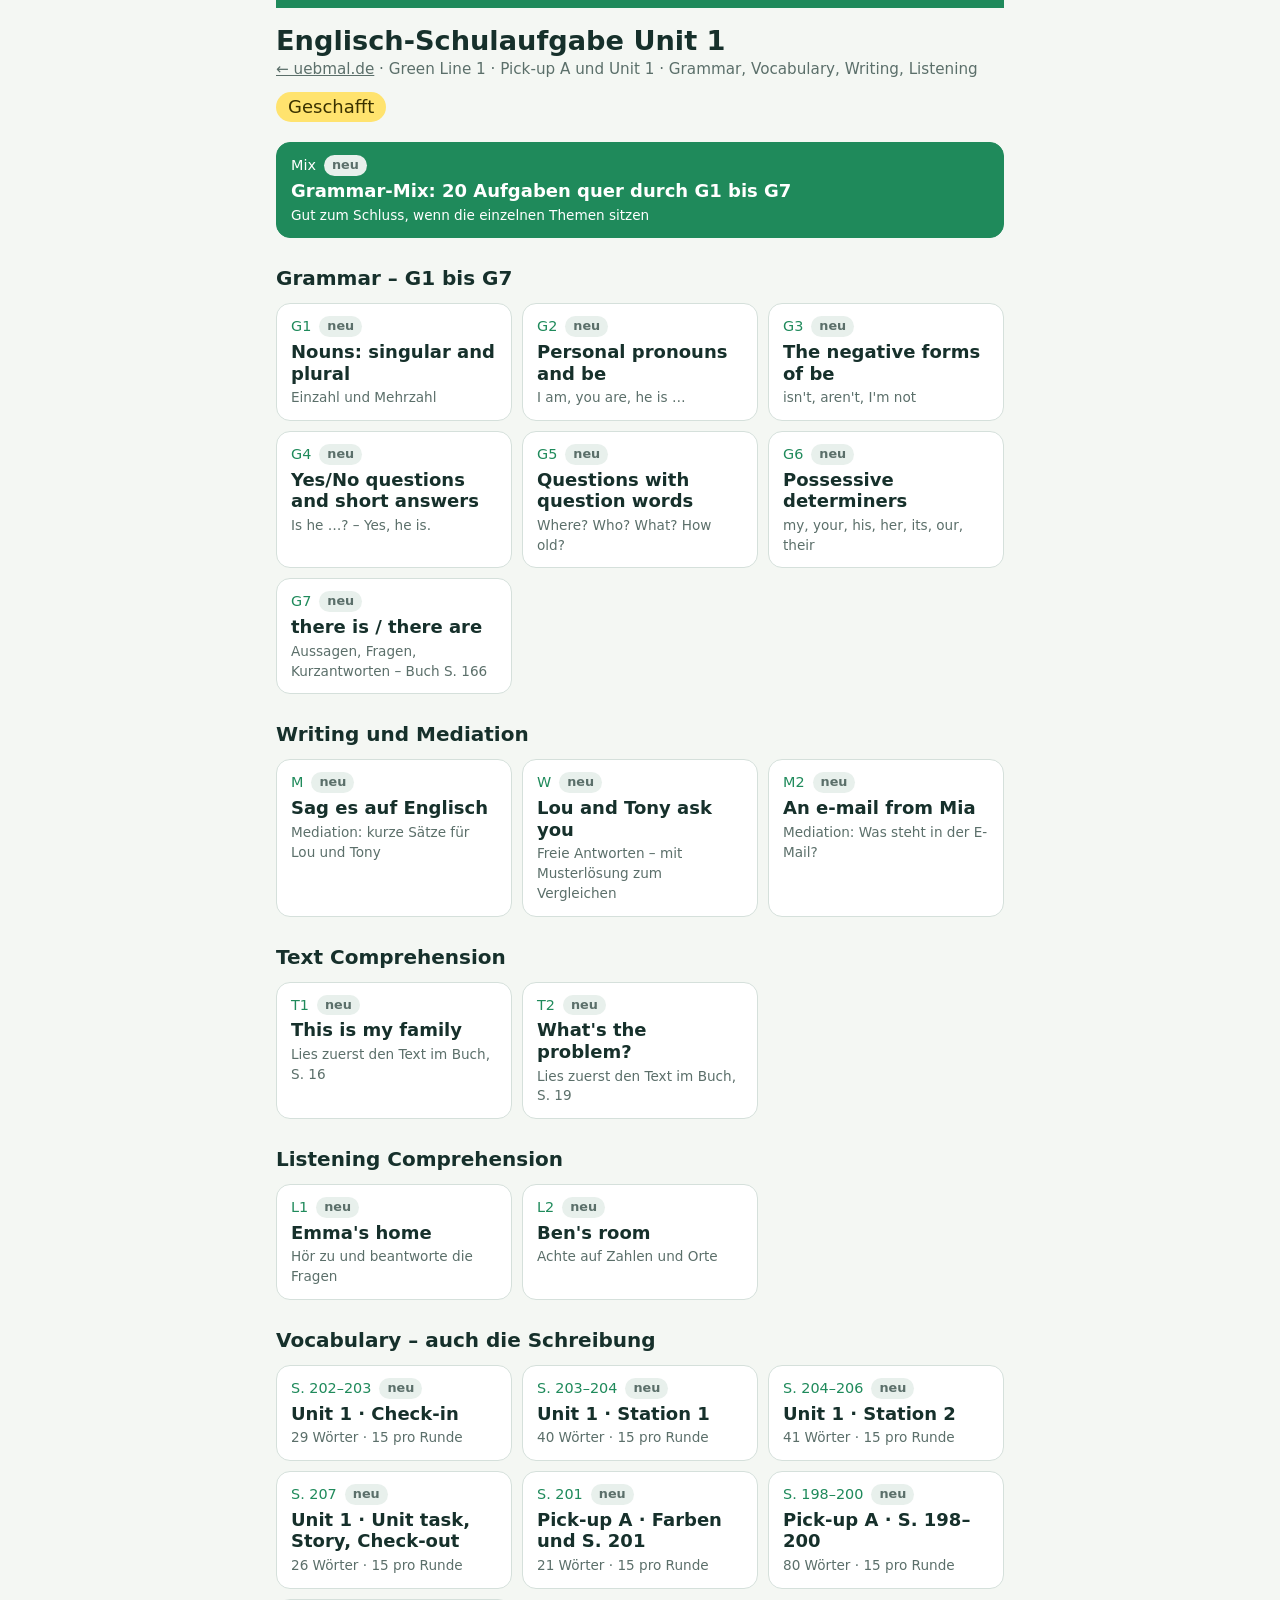
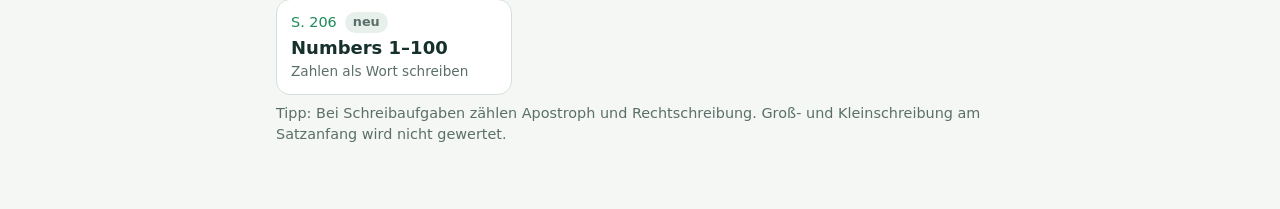
==== englisch/index.html @ 2e65aace "Add files via upload" ====
<!DOCTYPE html>
<html lang="de">
<head>
<meta charset="utf-8">
<meta name="viewport" content="width=device-width, initial-scale=1">
<title>Englisch-Schulaufgabe Unit 1</title>
<meta name="robots" content="noindex,nofollow">
<style>
/* Layout: eine Spalte wie ein Übungsheft; grüne Linie oben, gelber Textmarker für Lücken */
:root{
  --paper:#f4f7f3; --card:#ffffff; --ink:#16302b; --muted:#5b6f6a; --line:#d5e0db;
  --green:#1f8a5b; --green-ink:#ffffff; --marker:#ffe36e; --marker-ink:#3a3200;
  --ok:#17794b; --ok-bg:#dff3e7; --bad:#b3372e; --bad-bg:#fbe4e1; --soft:#e8f0ec;
  --display:"Baloo 2","Trebuchet MS",system-ui,sans-serif;
  --body:"Atkinson Hyperlegible",system-ui,-apple-system,"Segoe UI",sans-serif;
}
@media (prefers-color-scheme: dark){
  :root:not([data-theme="light"]){
    --paper:#0f1b18; --card:#182823; --ink:#e8f1ed; --muted:#9db3ac; --line:#2c423b;
    --green:#3fbf86; --green-ink:#062216; --marker:#e9c93d; --marker-ink:#1f1a00;
    --ok:#6fdca6; --ok-bg:#173b2b; --bad:#ff9a8f; --bad-bg:#472320; --soft:#20342e;
    color-scheme:dark;
  }
}
:root[data-theme="dark"]{
  --paper:#0f1b18; --card:#182823; --ink:#e8f1ed; --muted:#9db3ac; --line:#2c423b;
  --green:#3fbf86; --green-ink:#062216; --marker:#e9c93d; --marker-ink:#1f1a00;
  --ok:#6fdca6; --ok-bg:#173b2b; --bad:#ff9a8f; --bad-bg:#472320; --soft:#20342e;
  color-scheme:dark;
}
*{box-sizing:border-box}
html,body{margin:0}
body{background:var(--paper);color:var(--ink);font-family:var(--body);font-size:18px;line-height:1.45}
.wrap{max-width:760px;margin:0 auto;padding:0 16px 64px}
header.top{border-top:8px solid var(--green);padding:18px 0 6px;display:flex;gap:12px;align-items:baseline;justify-content:space-between;flex-wrap:wrap}
h1{font-family:var(--display);font-size:1.7rem;line-height:1.1;margin:0;text-wrap:balance}
h2{font-family:var(--display);font-size:1.25rem;margin:26px 0 10px}
.sub{color:var(--muted);font-size:.95rem;margin:2px 0 0}
.count{font-family:var(--display);background:var(--marker);color:var(--marker-ink);padding:2px 12px;border-radius:999px;white-space:nowrap}
button{font:inherit;color:inherit;cursor:pointer}
button:focus-visible,input:focus-visible,textarea:focus-visible{outline:3px solid var(--green);outline-offset:2px}
.grid{display:grid;grid-template-columns:repeat(auto-fill,minmax(220px,1fr));gap:10px}
.tile{background:var(--card);border:1.5px solid var(--line);border-radius:14px;padding:12px 14px;text-align:left;display:flex;flex-direction:column;gap:4px;min-height:92px}
.tile:hover{border-color:var(--green)}
.tile .code{font-family:var(--display);color:var(--green);font-size:.9rem;display:flex;justify-content:space-between;gap:8px}
.tile .tt{font-weight:700;line-height:1.2}
.tile .ts{color:var(--muted);font-size:.85rem}
.badge{font-family:var(--body);font-size:.8rem;font-weight:700;padding:1px 8px;border-radius:999px;background:var(--soft);color:var(--muted)}
.badge.done{background:var(--ok-bg);color:var(--ok)}
.tile.wide{grid-column:1/-1;background:var(--green);color:var(--green-ink);border-color:var(--green);min-height:0}
.tile.wide .code,.tile.wide .ts{color:var(--green-ink)}
.bar{display:flex;align-items:center;gap:12px;padding:14px 0 4px}
.back{background:none;border:1.5px solid var(--line);border-radius:999px;padding:6px 14px}
.prog{flex:1;height:10px;background:var(--soft);border-radius:999px;overflow:hidden}
.prog i{display:block;height:100%;background:var(--green);width:0;transition:width .25s}
@media (prefers-reduced-motion: reduce){.prog i{transition:none}}
.pn{color:var(--muted);font-size:.9rem;font-variant-numeric:tabular-nums;white-space:nowrap}
.rule{background:var(--soft);border-left:5px solid var(--green);border-radius:8px;padding:10px 14px;font-size:.95rem;margin:10px 0}
.rule u{text-decoration:none;background:var(--marker);color:var(--marker-ink);padding:0 3px;border-radius:3px}
details.rule summary{cursor:pointer;font-weight:700}
.card{background:var(--card);border:1.5px solid var(--line);border-radius:16px;padding:20px 18px;margin-top:12px}
.q{font-size:1.3rem;line-height:1.4;margin:0 0 16px;overflow-wrap:anywhere}
.gap{display:inline-block;min-width:3.2em;border-bottom:3px solid var(--ink);background:var(--marker);color:var(--marker-ink);border-radius:4px 4px 0 0;padding:0 6px;text-align:center;font-weight:700}
.opts{display:flex;flex-direction:column;gap:10px}
.opt{background:var(--card);border:2px solid var(--line);border-radius:12px;padding:12px 16px;text-align:left;font-size:1.1rem}
.opt:hover:not(:disabled){border-color:var(--green)}
.opt.right{background:var(--ok-bg);border-color:var(--ok);color:var(--ok);font-weight:700}
.opt.wrong{background:var(--bad-bg);border-color:var(--bad);color:var(--bad)}
.row{display:flex;gap:10px;flex-wrap:wrap}
input.ans,textarea.ans{flex:1;min-width:0;width:100%;font:inherit;font-size:1.2rem;color:var(--ink);background:var(--paper);border:2px solid var(--line);border-radius:12px;padding:12px 14px}
textarea.ans{min-height:130px;resize:vertical}
.btn{background:var(--green);color:var(--green-ink);border:0;border-radius:12px;padding:12px 20px;font-weight:700}
.btn.ghost{background:none;color:var(--ink);border:1.5px solid var(--line);font-weight:400}
.fb{margin-top:16px;border-radius:12px;padding:12px 14px}
.fb.ok{background:var(--ok-bg);color:var(--ok)}
.fb.no{background:var(--bad-bg);color:var(--bad)}
.fb b.big{font-family:var(--display);font-size:1.15rem;display:block}
.fb .sol{color:var(--ink);font-size:1.15rem;font-weight:700;display:block;margin:4px 0}
.fb .why{color:var(--ink);font-size:.95rem;display:block}
.next{margin-top:14px;display:flex;gap:10px;flex-wrap:wrap}
.hint{color:var(--muted);font-size:.9rem;margin:8px 0 0}
.mail{background:var(--paper);border:1.5px dashed var(--line);border-radius:10px;padding:12px 14px;font-size:1.05rem}
.player{background:var(--card);border:1.5px solid var(--line);border-radius:14px;padding:12px 14px;margin-top:12px;display:flex;gap:10px;flex-wrap:wrap;align-items:center}
.player p{margin:0;flex-basis:100%;color:var(--muted);font-size:.9rem}
.script{flex-basis:100%;font-size:1.05rem}
.result{text-align:center;padding:30px 18px}
.result .num{font-family:var(--display);font-size:3.2rem;line-height:1;color:var(--green)}
.result .next{justify-content:center}
.chips{display:flex;gap:8px;flex-wrap:wrap;margin:8px 0}
.miss{text-align:left;margin:16px auto 0;max-width:520px;font-size:.95rem}
.miss li{margin:4px 0}
[hidden]{display:none!important}
</style>
</head>
<body>
<div class="wrap">
  <header class="top">
    <div>
      <h1>Englisch-Schulaufgabe Unit 1</h1>
      <p class="sub"><a href="../" style="color:inherit">← uebmal.de</a> · Green Line 1 · Pick-up A und Unit 1 · Grammar, Vocabulary, Writing, Listening</p>
    </div>
    <span class="count" id="countdown"></span>
  </header>
  <main id="app"></main>
</div>

<script>
/* Inhalte: Green Line 1 Bayern, Unit 1 + Pick-up A – eigene Übungssätze */
const mc = (q, o, why) => ({ t: "mc", q, o, why });
const inp = (q, a, why, opt) => Object.assign({ t: "in", q, a, why }, opt || {});
const self = (q, model, tip) => ({ t: "self", q, model, tip });
const rf = (q, isTrue, why) => ({ t: "mc", q, o: isTrue ? ["Richtig", "Falsch"] : ["Falsch", "Richtig"], why, fixed: ["Richtig", "Falsch"] });

const SECTIONS = [
  {
    id: "g1", group: "Grammar", code: "G1", title: "Nouns: singular and plural",
    sub: "Einzahl und Mehrzahl",
    rule: `<b>Mehrzahl = Wort + s:</b> a dog – two dog<u>s</u><br>
      <b>y → ies:</b> a family – two famil<u>ies</u>, a hobby – two hobb<u>ies</u><br>
      <b>Unregelmäßig:</b> a mouse – two <u>mice</u> · a shelf – two shel<u>ves</u>`,
    items: [
      inp("one boy – two ___", ["boys"]),
      inp("one house – two ___", ["houses"]),
      inp("one family – two ___", ["families"], "y wird zu ies: family – families."),
      inp("one hobby – three ___", ["hobbies"], "y wird zu ies: hobby – hobbies."),
      inp("one mouse – two ___", ["mice"], "Unregelmäßig: mouse – mice."),
      inp("one shelf – two ___", ["shelves"], "Unregelmäßig: shelf – shelves."),
      inp("one fridge – two ___", ["fridges"]),
      inp("one wardrobe – two ___", ["wardrobes"]),
      inp("one sentence – two ___", ["sentences"]),
      inp("one biscuit – four ___", ["biscuits"]),
      inp("There are three ___ in the house. (bedroom)", ["bedrooms"]),
      inp("Jamie's ___ are everywhere. (car)", ["cars"]),
      inp("Luke and Jamie are ___. (brother)", ["brothers"]),
      inp("Holly's two guinea ___ are Mr Fluff and Honey. (pig)", ["pigs"]),
      mc("Welche Mehrzahl ist richtig? one family – two …", ["families", "familys", "familyes"], "y wird zu ies."),
      mc("Was ist die Einzahl von “mice”?", ["mouse", "mices", "mouses"], "one mouse – two mice."),
    ],
  },
  {
    id: "g2", group: "Grammar", code: "G2", title: "Personal pronouns and be",
    sub: "I am, you are, he is …",
    rule: `<b>I</b> am · <b>you</b> are · <b>he / she / it</b> is · <b>we / you / they</b> are<br>
      <b>Kurzformen:</b> I'm · you're · he's · she's · it's · we're · they're<br>
      Sachen = <b>it</b>. Tiere, die du mit Namen kennst = <b>he</b> oder <b>she</b>.`,
    items: [
      inp("I ___ Luke. (am / is / are)", ["am"]),
      inp("Jamie ___ eight. (am / is / are)", ["is"]),
      inp("Luke and Jamie ___ brothers. (am / is / are)", ["are"], "Zwei Personen = they → are."),
      inp("We ___ from Greenwich. (am / is / are)", ["are"]),
      inp("You ___ a nice dog, Sherlock. (am / is / are)", ["are"]),
      inp("The house ___ small. (am / is / are)", ["is"]),
      inp("Mr Fluff and Honey ___ guinea pigs. (am / is / are)", ["are"]),
      inp("My sister and I ___ in the garden. (am / is / are)", ["are"], "My sister and I = we → are."),
      mc("Irina is Luke's sister. ___ is thirteen.", ["She", "He", "They"]),
      mc("Luke and Jamie are brothers. ___ are in the bedroom.", ["They", "We", "He"]),
      mc("Pia and I are friends. ___ are in the park.", ["We", "They", "You"], "Pia and I = we."),
      mc("The house is small. ___ is in Brook Lane.", ["It", "He", "They"], "Sachen = it."),
      mc("This is Mr Elliot. ___ is Luke's father.", ["He", "She", "It"]),
      inp("Schreibe die Kurzform: I am → ___", ["I'm"], "", { strict: true }),
      inp("Schreibe die Kurzform: She is → ___", ["She's"], "", { strict: true }),
      inp("Schreibe die Kurzform: They are → ___", ["They're"], "", { strict: true }),
      inp("Schreibe die Kurzform: We are → ___", ["We're"], "", { strict: true }),
      inp("Schreibe die Kurzform: It is → ___", ["It's"], "Mit Apostroph! its (ohne) heißt sein/ihr.", { strict: true }),
    ],
  },
  {
    id: "g3", group: "Grammar", code: "G3", title: "The negative forms of be",
    sub: "isn't, aren't, I'm not",
    rule: `<b>is not = isn't</b> · <b>are not = aren't</b><br>
      Bei I geht das nicht: <b>I'm not</b> (nie „amn't“).<br>
      This <u>isn't</u> Mr Fluff – it's Honey.`,
    items: [
      inp("Holly ___ five. She's eleven.", ["isn't", "is not"]),
      inp("Mr Fluff and Honey ___ rabbits. They're guinea pigs.", ["aren't", "are not"]),
      inp("Sherlock ___ pink.", ["isn't", "is not"]),
      inp("The Elliots ___ from Germany.", ["aren't", "are not"], "The Elliots = they → aren't."),
      inp("We ___ from London. We're from Greenwich.", ["aren't", "are not"]),
      inp("Brook Lane ___ in Hamburg.", ["isn't", "is not"]),
      inp("You ___ fourteen, Luke!", ["aren't", "are not"]),
      inp("Luke and Jamie ___ sisters. They're brothers.", ["aren't", "are not"]),
      inp("It ___ a big garden. It's small.", ["isn't", "is not"]),
      mc("Welcher Satz ist richtig?", ["I'm not English.", "I amn't English.", "I aren't English."], "Bei I: I'm not."),
      inp("Verneine: She is here. → ___", ["She isn't here.", "She is not here."]),
      inp("Verneine: They are good friends. → ___", ["They aren't good friends.", "They are not good friends."]),
      inp("Verneine: I am ten. → ___", ["I'm not ten.", "I am not ten."]),
      inp("Verneine: The flat is big. → ___", ["The flat isn't big.", "The flat is not big."]),
    ],
  },
  {
    id: "g4", group: "Grammar", code: "G4", title: "Yes/No questions and short answers",
    sub: "Is he …? – Yes, he is.",
    rule: `<b>Frage:</b> Verb nach vorn. Luke <u>is</u> from Greenwich. → <u>Is</u> Luke from Greenwich?<br>
      <b>Yes</b> → Langform: Yes, he <u>is</u>. (nie „Yes, he's.“)<br>
      <b>No</b> → Kurzform: No, he <u>isn't</u>. · No, I'm not.`,
    items: [
      inp("Mache eine Frage: Luke is from Greenwich. → ___", ["Is Luke from Greenwich?"]),
      inp("Mache eine Frage: They are your friends. → ___", ["Are they your friends?"]),
      inp("Mache eine Frage: The cars are on the floor. → ___", ["Are the cars on the floor?"]),
      inp("Mache eine Frage: It is in the bedroom. → ___", ["Is it in the bedroom?"]),
      inp("Mache eine Frage: You are eleven. → ___", ["Are you eleven?"]),
      inp("Mache eine Frage: Irina is your sister. → ___", ["Is Irina your sister?"]),
      mc("Are you eleven? – Yes, ___", ["I am.", "I'm.", "you are."], "Bei Yes immer die Langform: Yes, I am."),
      mc("Is Jamie Luke's brother? – Yes, ___", ["he is.", "he's.", "it is."], "Bei Yes immer die Langform."),
      mc("Are Mr Fluff and Honey cats? – No, ___", ["they aren't.", "they isn't.", "it isn't."]),
      mc("Is Irina eight? – No, ___", ["she isn't.", "she aren't.", "he isn't."]),
      mc("Is the house big? – No, ___", ["it isn't.", "he isn't.", "it aren't."]),
      mc("Are you and Jamie brothers, Luke? – Yes, ___", ["we are.", "you are.", "they are."], "you (ihr) → Antwort mit we."),
      inp("Are Holly and Amber sisters? – Yes, ___ ___.", ["they are"], "Nach Yes die Langform.", { strict: true }),
      inp("Is Anna Elliot from Poland? – Yes, ___ ___.", ["she is"], "Nach Yes die Langform.", { strict: true }),
      inp("Is Jan Luke's brother? – No, ___ ___.", ["he isn't", "he is not"], "Jan is Luke's cousin."),
      inp("Are the Zajacs in Greenwich? – No, ___ ___.", ["they aren't", "they are not"], "They're in Cracow."),
    ],
  },
  {
    id: "g5", group: "Grammar", code: "G5", title: "Questions with question words",
    sub: "Where? Who? What? How old?",
    rule: `<b>Where</b> = wo · <b>Where … from</b> = woher · <b>Who</b> = wer · <b>What</b> = was · <b>How old</b> = wie alt<br>
      Achtung: <b>who</b> heißt <u>wer</u>, <b>where</b> heißt <u>wo</u>!<br>
      Kurzformen: Where's · Who's · What's`,
    items: [
      mc("___ are you from? – I'm from Greenwich.", ["Where", "Who", "What"]),
      mc("___ is that? – It's Mrs Elliot.", ["Who", "Where", "What"], "Who = wer."),
      mc("___ is this? – It's a biscuit.", ["What", "Who", "Where"]),
      mc("___ are you, Dave? – I'm eleven.", ["How old", "Who", "Where"]),
      mc("___ is Sherlock? – He's in the living room.", ["Where", "Who", "How old"], "Where = wo."),
      mc("___ is always quiet? – Tony is always quiet.", ["Who", "Where", "What"]),
      mc("___ is your name? – My name is Pia.", ["What", "Who", "How"]),
      mc("___ colour is Sherlock? – He's black and white.", ["What", "Who", "Where"]),
      mc("___ is your brother? – He's eight.", ["How old", "What", "Who"]),
      mc("Was heißt “who”?", ["wer", "wo", "was"]),
      mc("Was heißt “where”?", ["wo", "wer", "wie"]),
      inp("Schreibe die Frage: ___ – I'm from Cologne.", ["Where are you from?"]),
      inp("Schreibe die Frage: ___ – I'm eleven.", ["How old are you?"]),
      inp("Schreibe die Frage: ___ – My name is Holly.", ["What's your name?", "What is your name?"]),
      inp("Schreibe die Kurzform: Where is → ___", ["Where's"], "", { strict: true }),
      inp("Schreibe die Kurzform: Who is → ___", ["Who's"], "", { strict: true }),
    ],
  },
  {
    id: "g6", group: "Grammar", code: "G6", title: "Possessive determiners",
    sub: "my, your, his, her, its, our, their",
    rule: `I → <b>my</b> · you → <b>your</b> · he → <b>his</b> · she → <b>her</b> · it → <b>its</b> · we → <b>our</b> · they → <b>their</b><br>
      Nicht verwechseln: <b>your</b> dog (dein) ≠ <b>you're</b> (du bist) · <b>its</b> door (seine) ≠ <b>it's</b> (es ist) · <b>their</b> (ihr) ≠ <b>they're</b> (sie sind)`,
    items: [
      inp("I'm Luke. ___ dog is Sherlock.", ["My"]),
      inp("She's Irina. ___ brothers are Luke and Jamie.", ["Her"]),
      inp("He's Jamie. ___ cars are everywhere.", ["His"]),
      inp("We're Holly and Amber. ___ flat is in Brook Lane.", ["Our"]),
      inp("They're Mr and Mrs Elliot. ___ house is small.", ["Their"], "", { strict: true }),
      inp("It's a nice house. ___ door is green.", ["Its"], "its ohne Apostroph = seine/ihre.", { strict: true }),
      inp("Are you new here? What's ___ name?", ["your"], "", { strict: true }),
      inp("This is Pia. ___ family is on holiday in London.", ["Her"]),
      inp("Luke and Jamie are brothers. ___ room is a problem!", ["Their"], "", { strict: true }),
      inp("We live in Greenwich. ___ house is in Brook Lane.", ["Our"]),
      mc("___ a nice house.", ["It's", "Its"], "It's = It is."),
      mc("The house is nice. ___ garden is big.", ["Its", "It's"], "Its garden = sein Garten."),
      mc("___ a nice dog, Sherlock.", ["You're", "Your"], "You're = You are."),
      mc("___ dog is nice, Luke.", ["Your", "You're"], "Your dog = dein Hund."),
      mc("___ names are Anna and Jack.", ["Their", "They're", "There"], "Their names = ihre Namen."),
      mc("___ cool parents.", ["They're", "Their", "There"], "They're = They are."),
    ],
  },
  {
    id: "g7", group: "Grammar", code: "G7", title: "there is / there are",
    sub: "Aussagen, Fragen, Kurzantworten – Buch S. 166",
    rule: `<b>There is</b> (There's) + <u>eine</u> Sache: There's a mouse under the chair.<br>
      <b>There are</b> + <u>mehrere</u> Sachen: There are two mice.<br>
      <b>Frage:</b> Is there …? / Are there …?<br>
      <b>Kurzantwort:</b> Yes, there is. / No, there isn't. · Yes, there are. / No, there aren't.`,
    items: [
      inp("___ ___ a mouse under the chair.", ["There is", "There's"], "Eine Maus → There is."),
      inp("___ ___ two beds in the room.", ["There are"], "Zwei Betten → There are."),
      inp("___ ___ three bedrooms in the Elliots' house.", ["There are"]),
      inp("___ ___ a nice garden behind the house.", ["There is", "There's"]),
      inp("___ ___ a garden behind your house? – Yes, there is.", ["Is there"], "Frage: is nach vorn."),
      inp("___ ___ two cars on the table? – No, there aren't.", ["Are there"]),
      inp("___ ___ four posters on the wall.", ["There are"]),
      inp("___ ___ a guitar next to the bed.", ["There is", "There's"]),
      inp("There ___ a garden behind our house. (verneint)", ["isn't", "is not"]),
      mc("Is there a clock on the wall? – Yes, ___", ["there is.", "it is.", "there are."], "Die Antwort nimmt there wieder auf."),
      mc("Are there two mice under the bed? – No, ___", ["there aren't.", "there isn't.", "they aren't."]),
      mc("Is there a football under the chair? – No, ___", ["there isn't.", "there aren't.", "it isn't."]),
      mc("Are there posters on the wall? – Yes, ___", ["there are.", "there is.", "they are."]),
      mc("___ only a small fridge in our kitchen.", ["There's", "There are", "Their"]),
      mc("___ two shelves in my room.", ["There are", "There is", "There's"]),
      inp("Schreibe den Satz: a clock / on the table → ___", ["There is a clock on the table.", "There's a clock on the table."]),
      inp("Schreibe den Satz: two cars / on the floor → ___", ["There are two cars on the floor."]),
      inp("Schreibe die Frage: a guitar / next to the bed → ___", ["Is there a guitar next to the bed?"]),
      inp("Schreibe die Frage: two biscuits / under the bed → ___", ["Are there two biscuits under the bed?"]),
    ],
  },
  {
    id: "med", group: "Writing", code: "M", title: "Sag es auf Englisch",
    sub: "Mediation: kurze Sätze für Lou und Tony",
    rule: `Lou und Tony sprechen kein Deutsch. Schreibe einen <b>ganzen englischen Satz</b>.<br>
      Wenn dein Satz anders ist, aber auch stimmt, tippt auf „Zählt trotzdem“.`,
    items: [
      inp("Sage, dass du nicht acht Jahre alt bist.", ["I'm not eight.", "I'm not eight years old."]),
      inp("Sage, dass du und dein Freund nicht aus London kommt. (We …)", ["We aren't from London.", "We're not from London."]),
      inp("Sage, dass deine Wohnung nicht groß ist. (It …)", ["It isn't big.", "It's not big.", "My flat isn't big.", "Our flat isn't big."]),
      inp("Frage Lou, woher sie kommt.", ["Where are you from?", "Where are you from, Lou?", "Lou, where are you from?"]),
      inp("Frage Tony, wie alt er ist.", ["How old are you?", "How old are you, Tony?", "Tony, how old are you?"]),
      inp("Frage, ob Tony ein Meerschweinchen ist.", ["Is Tony a guinea pig?"]),
      inp("Sage, dass dein Zimmer klein ist.", ["My room is small.", "My bedroom is small."]),
      inp("Sage, dass es in deinem Zimmer zwei Betten gibt.", ["There are two beds in my room.", "There are two beds in my bedroom.", "In my room there are two beds."]),
      inp("Frage, ob ein Fußball unter dem Stuhl ist.", ["Is there a football under the chair?"]),
      inp("Sage, dass eine Uhr auf dem Tisch steht.", ["There's a clock on the table."]),
      inp("Sage, dass deine Freunde nicht verrückt sind. (They …)", ["They aren't crazy.", "They're not crazy.", "My friends aren't crazy."]),
      inp("Frage, wer das ist.", ["Who's that?", "Who's this?"]),
      inp("Sage, dass deine große Schwester nett ist.", ["My big sister is nice."]),
      inp("Frage Lou, was ihre Lieblingsfarbe ist.", ["What's your favourite colour?", "What's your favourite colour, Lou?", "Lou, what's your favourite colour?"]),
      inp("Sage, dass du mit deinen Eltern und deinem Bruder zusammenwohnst.", ["I live with my parents and my brother."]),
      inp("Sage, dass du ein Einzelkind bist.", ["I'm an only child."], "an vor a, e, i, o, u: an only child."),
      inp("Frage, ob es hinter dem Haus einen Garten gibt.", ["Is there a garden behind the house?", "Is there a garden behind your house?"]),
      inp("Sage, dass ihr in einer Wohnung in Köln wohnt. (We …)", ["We live in a flat in Cologne."]),
      inp("Sage, dass euer Wohnzimmer groß ist.", ["Our living room is big."]),
      inp("Frage, wo die Toilette ist. Sei höflich!", ["Where's the toilet, please?", "Where's the toilet?"]),
    ],
  },
  {
    id: "wri", group: "Writing", code: "W", title: "Lou and Tony ask you",
    sub: "Freie Antworten – mit Musterlösung zum Vergleichen",
    rule: `Antworte in <b>ganzen Sätzen</b>. Danach die Musterlösung anschauen und zusammen prüfen:<br>
      Ist <b>I</b> großgeschrieben? Stimmen die Apostrophe (I'm, it's, there's)? Punkt am Satzende?`,
    items: [
      self("Lou: “Hi! I'm Lou. What's your name? And how old are you?”", "My name is … I'm ten.", "Oder: I'm … – Dein Alter als Wort schreiben: ten, eleven …"),
      self("Tony: “Where are you from?”", "I'm from Germany. I live in …", "from = Herkunft, live in = Wohnort."),
      self("Lou: “Tell me about your family!”", "I live with my … My brother is … His name is … My sister is … Her name is … My parents are great.", "his für Jungen, her für Mädchen."),
      self("Tony: “Is your house big? Tell me about your home.”", "Our house isn't big, but it's nice. There are three bedrooms. There's a kitchen, a living room and a bathroom. There's a garden behind the house.", "Eine Sache: There's … · mehrere: There are …"),
      self("Lou: “What's in your room?”", "In my room there's a bed, a wardrobe and a table. There are two shelves. My lamp is next to the bed. The walls are white.", "Nutze in, on, under, next to, behind, in front of."),
      self("Tony: “Who's your best friend?”", "My best friend is … He's eleven. He's nice and clever. He's from …", "He's / She's + Adjektiv: nice, cool, clever, friendly, quiet …"),
      self("Lou: “What's your favourite colour? And your favourite sport?”", "My favourite colour is blue. My favourite sport is football.", "colour und favourite mit ou schreiben."),
      self("Tony: “Is there a garden behind your house? And is there a pet in your family?”", "Yes, there is. It's small. / No, there isn't. Our dog is Bello. He's crazy!", "Kurzantwort zuerst: Yes, there is. / No, there isn't."),
      self("Große Aufgabe: Write a text about you (6 to 8 sentences): name, age, family, home, your room.", "I'm … and I'm ten. I'm from Germany. I live with my family in … My brother is … and my sister is … Our house is nice. There are four bedrooms. My room isn't big, but it's cool. There's a bed, a table and a big wardrobe. My posters are on the wall.", "Zähle deine Sätze. Mindestens ein Satz mit there is und einer mit there are."),
    ],
  },
  {
    id: "mail", group: "Writing", code: "M2", title: "An e-mail from Mia",
    sub: "Mediation: Was steht in der E-Mail?",
    note: `<div class="mail">Hi!<br>Thanks for the pictures. Your dog is very nice! My new room is in the loft. It's small, but there's a big table for my models. Here are some photos of my room. Please say hello to your brother.<br>Mia</div>
      <p>Deine Eltern fragen, was Mia schreibt. Wähle die richtige Aussage.</p>`,
    items: [
      mc("Wofür bedankt sich Mia?", ["Für die Bilder.", "Für den Hund.", "Für die Modelle."]),
      mc("Was sagt Mia über deinen Hund?", ["Sie findet ihn sehr nett.", "Sie hat Angst vor ihm.", "Er ist verrückt."]),
      mc("Wo ist Mias neues Zimmer?", ["Auf dem Dachboden.", "Im Keller.", "Neben der Küche."], "loft = Dachboden."),
      mc("Wie ist das Zimmer?", ["Klein, aber mit einem großen Tisch.", "Groß und laut.", "Klein und ohne Tisch."]),
      mc("Was schickt Mia mit?", ["Fotos von ihrem Zimmer.", "Fotos von ihrem Hund.", "Ein Modell."]),
      mc("Was sollst du tun?", ["Meinen Bruder grüßen.", "Bald wieder schreiben.", "Meinen Eltern danken."], "say hello to = grüßen."),
    ],
  },
  {
    id: "t1", group: "Text", code: "T1", title: "This is my family",
    sub: "Lies zuerst den Text im Buch, S. 16",
    note: `<p>Lies den Text <b>“This is my family”</b> im Buch auf <b>S. 16</b> laut. Dann beantworte die Fragen, ohne nachzuschauen.</p>`,
    items: [
      rf("Luke is twelve.", false, "Luke is eleven. Jan is twelve."),
      rf("Luke's mother is from Poland.", true),
      rf("Luke's father is English.", true),
      rf("Irina is Luke's little sister.", false, "Irina is thirteen. She's his big sister."),
      rf("Jamie is eight.", true),
      rf("The Zajacs live in Greenwich.", false, "They live in Cracow."),
      rf("Jan is an only child.", true),
      rf("Sherlock is a quiet dog.", false, "He's a crazy dog."),
      mc("Who is Jan?", ["Luke's cousin", "Luke's brother", "Luke's uncle"]),
      mc("Who are Henry and Carol Elliot?", ["Luke's grandad and grandma", "Luke's uncle and aunt", "Luke's parents"]),
      mc("Who is Mila Zajac?", ["Luke's aunt", "Luke's mum", "Luke's grandma"]),
      mc("How old is Irina?", ["thirteen", "twelve", "eight"]),
    ],
  },
  {
    id: "t2", group: "Text", code: "T2", title: "What's the problem?",
    sub: "Lies zuerst den Text im Buch, S. 19",
    note: `<p>Lies den Text <b>“What's the problem?”</b> im Buch auf <b>S. 19</b> laut, am besten mit verteilten Rollen. Dann beantworte die Fragen.</p>`,
    items: [
      rf("There's a nice garden behind the Elliots' house.", true),
      rf("The Elliots' house is big.", false, "Their house is small."),
      rf("There are four bedrooms in the house.", false, "There are only three bedrooms."),
      rf("Luke and Jamie are in one room.", true),
      rf("Jamie's cars are everywhere.", true),
      rf("The new bedroom is in the cellar.", false, "It's in the loft."),
      rf("The new bedroom is Dad's idea.", false, "It's Mrs Elliot's idea."),
      mc("What's the problem with the two boys?", ["Their things are everywhere in a small room.", "There isn't a garden.", "Their sister is in their room."]),
      mc("What's the new problem?", ["Luke and Jamie both say: “My room!”", "The loft is small.", "Dad isn't happy with the idea."]),
      mc("Where are Jamie's cars? Which one is NOT in the text?", ["on the wardrobe", "under the chair", "behind the door"], "In the text: on the floor, next to the bed, under the chair, behind the door, in front of the cupboard."),
    ],
  },
  {
    id: "l1", group: "Listening", code: "L1", title: "Emma's home",
    sub: "Hör zu und beantworte die Fragen",
    audio: "Hi! I'm Emma Clark. I'm eleven and I'm from Bristol. I live with my mum, my dad and my two brothers. Their names are Ben and Tom. Ben is fourteen and Tom is six. Our house is small, but it's nice. There are three bedrooms. My room is in the loft! There's a bed, a wardrobe and a big table in my room. My guitar is next to the bed, and there are four posters on the wall. Our cat Mimi is always on my bed. She's very quiet. There isn't a garden behind our house, but there's a park in our street.",
    items: [
      mc("How old is Emma?", ["eleven", "twelve", "seven"]),
      mc("Who is in Emma's family?", ["mum, dad and two brothers", "mum, dad and two sisters", "mum, dad and one brother"]),
      mc("How old is Ben?", ["fourteen", "forty", "four"], "fourteen = 14, forty = 40."),
      mc("How old is Tom?", ["six", "sixteen", "eight"]),
      mc("How many bedrooms are there?", ["three", "two", "four"]),
      mc("Where is Emma's room?", ["in the loft", "next to the kitchen", "in the cellar"]),
      mc("What's next to the bed?", ["a guitar", "a table", "a wardrobe"]),
      mc("How many posters are on the wall?", ["four", "five", "fourteen"]),
      mc("Who is Mimi?", ["the family's cat", "Emma's sister", "Emma's dog"]),
      mc("Is there a garden behind the house?", ["No, there isn't.", "Yes, there is.", "Yes, there are."]),
    ],
  },
  {
    id: "l2", group: "Listening", code: "L2", title: "Ben's room",
    sub: "Achte auf Zahlen und Orte",
    audio: "Hi, I'm Ben. I'm twelve. Our flat is at twenty-four Green Street. It isn't big: there are only two bedrooms. My sister Lucy and I are in one room. Lucy is nine. Her things are everywhere! Her cuddly toys are on my bed, her books are under the table, and her skateboard is in front of the door. There are fifteen toy cars on the floor. They're my cars. Sorry, Lucy! Our mum is from Germany and our dad is English. Here's my mum's idea: a new bedroom for me in the cellar. Great!",
    items: [
      mc("How old is Ben?", ["twelve", "twenty", "eleven"]),
      mc("What's the address?", ["24 Green Street", "42 Green Street", "14 Green Street"]),
      mc("How many bedrooms are there in the flat?", ["two", "three", "one"]),
      mc("How old is Lucy?", ["nine", "nineteen", "five"]),
      mc("Where are Lucy's cuddly toys?", ["on Ben's bed", "under the table", "on the floor"]),
      mc("Where are her books?", ["under the table", "on the shelf", "in front of the door"]),
      mc("Where's the skateboard?", ["in front of the door", "behind the door", "next to the bed"]),
      mc("How many toy cars are on the floor?", ["fifteen", "fifty", "five"], "fifteen = 15, fifty = 50."),
      mc("Who is from Germany?", ["Ben's mum", "Ben's dad", "Lucy"]),
      mc("Where's Ben's new bedroom?", ["in the cellar", "in the loft", "in the garage"]),
    ],
  },
];

/* Vokabeln: [deutsch, englisch (Varianten mit |), Hinweis] – "(to) x" akzeptiert "x" und "to x" */
const VOCAB = [
  { id: "v-ci", name: "Unit 1 · Check-in", pages: "S. 202–203", items: [
    ["zu Hause", "at home"], ["Familie", "family"], ["wohnen; leben", "(to) live"], ["Wohnung", "flat"],
    ["in der Straße; auf der Straße", "in the street"], ["Haus", "house"], ["Tür", "door"], ["Fernseher", "TV|television"],
    ["Stuhl", "chair"], ["Tisch", "table"], ["Dusche", "shower"], ["Badewanne", "bath"], ["Toilette", "toilet"],
    ["Bett", "bed"], ["Uhr", "clock"], ["Kleiderschrank", "wardrobe"], ["Küchenschrank; Schrank", "cupboard", "Das p hört man nicht."],
    ["Herd", "cooker"], ["Wohnzimmer", "living room"], ["Schlafzimmer", "bedroom"], ["Küche", "kitchen"],
    ["Badezimmer", "bathroom"], ["gut", "good"], ["Keks", "biscuit"], ["unter", "under"], ["helfen", "(to) help"],
    ["sammeln", "(to) collect"], ["neu", "new"], ["klein (Gegenteil von big)", "small|little"],
  ]},
  { id: "v-s1", name: "Unit 1 · Station 1", pages: "S. 203–204", items: [
    ["Schwester", "sister"], ["Bruder", "brother"], ["Vater", "father"], ["Mutter", "mother"], ["Eltern", "parents"],
    ["Cousin; Cousine", "cousin"], ["Einzelkind", "only child"], ["Papa", "dad"], ["Mama", "mum"],
    ["Onkel", "uncle"], ["Tante", "aunt"], ["Opa", "grandad"], ["Oma", "grandma"], ["Stammbaum", "family tree"],
    ["immer; ständig", "always"], ["einfach; leicht", "easy"], ["Erzähle mir von …", "Tell me about …|Tell me about"],
    ["nett", "nice"], ["großartig", "great"], ["witzig", "fun"], ["verrückt", "crazy"], ["ruhig; still; leise", "quiet"],
    ["groß (bei Personen)", "tall"], ["klein (bei Personen)", "short|small"], ["freundlich", "friendly"],
    ["schlau", "clever"], ["albern; dumm", "silly"], ["laut", "noisy"], ["Meerschweinchen", "guinea pig"],
    ["Sprache", "language"], ["erst; bloß; nur", "only"], ["falsch", "wrong", "Das w hört man nicht."],
    ["Danke.", "Thanks.|Thank you."], ["sehr", "very"], ["einige; ein paar", "some"], ["von", "of"],
    ["grüßen; Grüße ausrichten", "(to) say hello|say hello to|to say hello to"], ["sie ist (Kurzform)", "she's"],
    ["ist nicht (Kurzform)", "isn't"], ["er ist (Kurzform)", "he's"],
  ]},
  { id: "v-s2", name: "Unit 1 · Station 2", pages: "S. 204–206", items: [
    ["Problem; Schwierigkeit", "problem"], ["es gibt (Einzahl)", "there is|there's"], ["es gibt (Mehrzahl)", "there are"],
    ["da; dort", "there"], ["Garten", "garden"], ["hinter", "behind"], ["Herr (Anrede)", "Mr"], ["Frau (Anrede)", "Mrs"],
    ["jetzt; nun", "now"], ["Auto", "car"], ["überall", "everywhere"], ["wieder; noch einmal", "again"],
    ["Fußboden", "floor"], ["neben", "next to"], ["vor (räumlich)", "in front of"], ["zuhören; anhören", "(to) listen|listen to|to listen to", "Das t hört man nicht."],
    ["Idee; Einfall", "idea"], ["Dachboden", "loft"], ["eigene/-r/-s", "own"], ["in der Mitte (von)", "in the middle|in the middle of"],
    ["rechts; auf der rechten Seite", "on the right"], ["links; auf der linken Seite", "on the left"],
    ["Lampe", "lamp"], ["Spiegel", "mirror"], ["Regal", "shelf"], ["Regale (Mehrzahl)", "shelves"], ["Teppich; Vorleger", "rug"],
    ["Gitarre", "guitar"], ["Poster", "poster"], ["Spielzeug", "toy"], ["Stofftier", "cuddly toy"], ["Computer", "computer"],
    ["von … bis", "from … to|from to|from ... to"], ["Antwort", "answer", "Das w hört man nicht."], ["Wand; Mauer", "wall"],
    ["Kühlschrank", "fridge"], ["Adresse", "address", "Zwei d, zwei s."], ["sein/-e; ihr/-e (bei Sachen)", "its", "Ohne Apostroph!"],
    ["sich erinnern; sich merken", "(to) remember"], ["oder", "or"], ["mehr; weitere", "more"],
  ]},
  { id: "v-st", name: "Unit 1 · Unit task, Story, Check-out", pages: "S. 207", items: [
    ["Fantasie; Traum-", "fantasy"], ["zeichnen", "(to) draw"], ["Stufe; Schritt", "step"], ["Dach", "roof"],
    ["Fenster", "window"], ["Flur", "hall"], ["Keller", "cellar"], ["Terrasse", "terrace"], ["Balkon", "balcony"],
    ["Garage", "garage"], ["Schuppen", "shed"], ["belebt; beschäftigt", "busy"], ["wer", "who"],
    ["erkunden; erforschen; sich umschauen", "(to) explore"], ["beste/-r/-s", "best"], ["Tasche; Tüte", "bag"],
    ["vielleicht", "maybe"], ["nach (zeitlich)", "after"], ["Besuch", "visit"], ["draußen; nach draußen", "outside"],
    ["schrecklich; furchtbar", "awful"], ["Keine Sorge!", "Don't worry!"], ["Satz", "sentence"],
    ["richtig; korrekt", "right"], ["Ende; Schluss (einer Geschichte)", "ending"], ["sprechen über; erzählen von", "(to) talk about"],
  ]},
  { id: "v-201", name: "Pick-up A · Farben und S. 201", pages: "S. 201", items: [
    ["schwarz", "black"], ["blau", "blue"], ["braun", "brown"], ["grün", "green"], ["grau", "grey"], ["orange", "orange"],
    ["pink; rosa", "pink"], ["lila; violett", "purple"], ["rot", "red"], ["weiß", "white"], ["gelb", "yellow"],
    ["Bild; Foto", "picture"], ["Leute; Menschen", "people"], ["Ding; Sache", "thing"], ["Zahl; Nummer", "number"],
    ["bitte", "please"], ["Alphabet", "alphabet"], ["Ich kann Sherlock sehen.", "I can see Sherlock."],
    ["Welche Farbe hat Sherlock?", "What colour is Sherlock?"], ["Sage deine Telefonnummer.", "Say your phone number."],
    ["Vier plus sechs ist zehn.", "Four and six is ten."],
  ]},
  { id: "v-pua", name: "Pick-up A · S. 198–200", pages: "S. 198–200", items: [["Ich bin aus Greenwich.", "I'm from Greenwich."], ["Schau mal! / Schaut mal!", "Look!"], ["zwei Jungen und ein Hund", "two boys and a dog"], ["im Greenwich-Park", "in Greenwich Park"], ["Hunde sind meine Freunde, aber Katzen nicht.", "Dogs are my friends, but not cats."], ["Ich bin eine Maus.", "I'm a mouse."], ["Maus – Mäuse (Einzahl und Mehrzahl)", "mouse – mice|mouse - mice"], ["Hier ist dein Ball.", "Here's your ball."], ["Hallo.", "Hello."], ["Ich heiße Pia. / Ich bin Pia.", "I'm Pia.|My name is Pia."], ["Du bist ein lieber Hund.", "You're a nice dog."], ["Wie heißt du? / Wie heißen Sie?", "What's your name?"], ["Entschuldigung! / Tut mir leid!", "Sorry!"], ["Mein Hund ist verrückt.", "My dog is crazy."], ["Ich heiße Luke.", "My name is Luke.|I'm Luke."], ["Wir sind aus Greenwich.", "We're from Greenwich."], ["Woher kommst du? / Woher kommt ihr? / Woher kommen Sie?", "Where are you from?"], ["Bist du im Urlaub? / Seid ihr im Urlaub? / Sind Sie im Urlaub?", "Are you on holiday?"], ["ja", "yes"], ["Ich bin mit meinen Eltern hier.", "I'm here with my parents."], ["Wie alt bist du? / Wie alt sind Sie?", "How old are you?"], ["Du auch?", "You too?"], ["nein", "no"], ["deutsch / Deutsch / aus Deutschland / Deutsche/-r", "German"], ["anders / unterschiedlich / verschieden", "different"], ["Ich bin Engländer/-in.", "I'm English."], ["Ich liebe Hunde. / Ich mag Hunde total gern.", "I love dogs."], ["Hunde lieben Eichhörnchen.", "Dogs love squirrels."], ["Das war knapp!", "That was close!"], ["Tier", "animal"], ["Danke.", "Thank you."], ["Das (hier) ist Pia.", "This is Pia."], ["ein Mädchen aus Deutschland", "a girl from Germany"], ["Schule", "school"], ["Der Greenwich-Park ist groß.", "Greenwich Park is big."], ["Er ist super zum Radfahren. (er = der Greenwich-Park)", "It's great for cycling."], ["Ich fahre nicht gern Rad.", "I don't like cycling."], ["Mein Lieblingssport ist Fußball.", "My favourite sport is football."], ["Ich mag den See mit den Booten. / Mir gefällt der See mit den Booten.", "I like the boating lake."], ["Was ist das?", "What's that?"], ["Lass/Lasst uns hingehen! / Los, gehen wir hin!", "Let's go!"], ["Es macht Spaß.", "It's fun."], ["Rätsel", "puzzle"], ["eins", "one"], ["zwei", "two"], ["drei", "three"], ["vier", "four"], ["fünf", "five"], ["sechs", "six"], ["sieben", "seven"], ["acht", "eight"], ["neun", "nine"], ["zehn", "ten"], ["elf", "eleven"], ["zwölf", "twelve"], ["Ratte", "rat"], ["Ich habe keine Angst vor Hunden.", "I'm not scared of dogs."], ["Ich habe Angst vor Katzen.", "I'm scared of cats."], ["Würmer sind o.k.", "Worms are OK."], ["Kaninchen sind nett.", "Rabbits are nice."], ["Sie sind meine Freunde. (sie = mehrere)", "They're my friends."], ["Sie essen keine Mäuse. (sie = mehrere)", "They don't eat mice."], ["Wort", "word"], ["Inlineskatefahren ist toll.", "Inline skating is great."], ["Volleyball ist ein toller Sport.", "Volleyball is a great sport."], ["der-/die-/dasselbe / der/die/das gleiche", "the same"], ["Farbe", "colour"], ["Was ist deine Lieblingsfarbe?", "What's your favourite colour?"], ["Pferd", "horse"], ["Katze", "cat"], ["Hund", "dog"], ["Maus", "mouse"], ["Kaninchen", "rabbit"], ["Hamster", "hamster"], ["Eichhörnchen", "squirrel"], ["Fisch", "fish"], ["Wellensittich", "budgie"], ["Papagei", "parrot"], ["Wurm", "worm"], ["Bär", "bear"]] },
];

</script>
<script>
(function(){
"use strict";
var app=document.getElementById("app");
var KEY="theo-englisch-sa1";
var store={best:{}};
try{var raw=localStorage.getItem(KEY);if(raw)store=JSON.parse(raw)||store;if(!store.best)store.best={};}catch(e){}
function save(){try{localStorage.setItem(KEY,JSON.stringify(store));}catch(e){}}

/* ---------- Hilfen ---------- */
function el(tag,cls,text){var e=document.createElement(tag);if(cls)e.className=cls;if(text!=null)e.textContent=text;return e;}
function shuffle(a){a=a.slice();for(var i=a.length-1;i>0;i--){var j=Math.floor(Math.random()*(i+1));var t=a[i];a[i]=a[j];a[j]=t;}return a;}
function norm(s){
  return String(s).toLowerCase().replace(/[‘’`´]/g,"'").replace(/…/g,"...")
    .replace(/[.!?,;:]+/g," ").replace(/\s+/g," ").trim();
}
function loose(s){
  s=" "+norm(s)+" ";
  s=s.replace(/ i'm /g," i am ").replace(/isn't/g,"is not").replace(/aren't/g,"are not")
     .replace(/(\w+)'re /g,"$1 are ")
     .replace(/ (he|she|it|there|that|what|where|who|how|here)'s /g," $1 is ")
     .replace(/[\u2013-]/g," ");
  return s.replace(/\s+/g," ").trim();
}
function variants(a){
  var out=[];
  a.forEach(function(x){
    x.split("|").forEach(function(v){
      var m=v.match(/^\(to\) (.+)$/);
      if(m){out.push(m[1]);out.push("to "+m[1]);}else out.push(v);
    });
  });
  return out;
}
function isRight(item,val){
  var f=item.strict?norm:loose, v=f(val);
  if(!v)return false;
  return variants(item.a).some(function(x){return f(x)===v;});
}
function showAnswer(item){
  var v=variants(item.a);
  return v[0];
}
function qNode(text){
  var p=el("p","q");
  var parts=String(text).split("___");
  parts.forEach(function(part,i){
    p.appendChild(document.createTextNode(part));
    if(i<parts.length-1){p.appendChild(el("span","gap"," "));}
  });
  return p;
}

/* ---------- Zahlen ---------- */
var ONES=["","one","two","three","four","five","six","seven","eight","nine","ten","eleven","twelve","thirteen","fourteen","fifteen","sixteen","seventeen","eighteen","nineteen"];
var TENS=["","","twenty","thirty","forty","fifty","sixty","seventy","eighty","ninety"];
function numWord(n){
  if(n===100)return "a hundred|one hundred";
  if(n<20)return ONES[n];
  var t=Math.floor(n/10),o=n%10;
  return o?TENS[t]+"-"+ONES[o]:TENS[t];
}
function numberItems(){
  var pool=[12,13,14,15,18,19,20,30,40,50,80,90,100];
  var set={};
  shuffle(pool).slice(0,7).forEach(function(n){set[n]=1;});
  while(Object.keys(set).length<12){set[21+Math.floor(Math.random()*78)]=1;}
  return shuffle(Object.keys(set)).map(function(n){
    n=+n;
    return {t:"in",q:"Schreibe die Zahl als Wort: "+n+" → ___",a:[numWord(n)],
      why:(n>20&&n%10?"Zehner und Einer mit Bindestrich.":(n===40?"forty ohne u.":(n===15||n===50?"fif…, nicht five…":"")))};
  });
}
function vocabItems(group,n){
  return shuffle(group.items).slice(0,n).map(function(v){
    return {t:"in",q:v[0]+" → ___",a:[v[1]],why:v[2]||"",vocab:true,strict:/Kurzform/.test(v[0])};
  });
}

/* ---------- Startseite ---------- */
function daysLeft(){
  var now=new Date(), d=new Date(2026,10,17);
  var a=new Date(now.getFullYear(),now.getMonth(),now.getDate());
  return Math.round((d-a)/86400000);
}
(function(){
  var n=daysLeft(), c=document.getElementById("countdown");
  c.textContent=n>1?"Noch "+n+" Tage":(n===1?"Morgen!":(n===0?"Heute! Viel Erfolg!":"Geschafft"));
})();
function badge(id){
  var b=store.best[id], s=el("span","badge"+(b>=80?" done":""));
  s.textContent=b==null?"neu":(b+" %");
  return s;
}
function tile(code,title,sub,id,fn,wide){
  var t=el("button","tile"+(wide?" wide":""));t.type="button";
  var c=el("span","code",code);if(id)c.appendChild(badge(id));
  t.appendChild(c);t.appendChild(el("span","tt",title));
  if(sub)t.appendChild(el("span","ts",sub));
  t.addEventListener("click",fn);return t;
}
function home(){
  stopSpeak();
  app.textContent="";
  var groups=[["Grammar","Grammar – G1 bis G7"],["Writing","Writing und Mediation"],["Text","Text Comprehension"],["Listening","Listening Comprehension"]];
  var g0=el("div","grid");g0.style.marginTop="14px";
  g0.appendChild(tile("Mix","Grammar-Mix: 20 Aufgaben quer durch G1 bis G7","Gut zum Schluss, wenn die einzelnen Themen sitzen","mix",startMix,true));
  app.appendChild(g0);
  groups.forEach(function(g){
    app.appendChild(el("h2",null,g[1]));
    var grid=el("div","grid");
    SECTIONS.filter(function(s){return s.group===g[0];}).forEach(function(s){
      grid.appendChild(tile(s.code,s.title,s.sub,s.id,function(){startSection(s);}));
    });
    app.appendChild(grid);
    if(g[0]==="Grammar"){
      /* nichts */
    }
  });
  app.appendChild(el("h2",null,"Vocabulary – auch die Schreibung"));
  var vg=el("div","grid");
  VOCAB.forEach(function(v){
    vg.appendChild(tile(v.pages,v.name,v.items.length+" Wörter · 15 pro Runde",v.id,function(){startVocab(v);}));
  });
  vg.appendChild(tile("S. 206","Numbers 1–100","Zahlen als Wort schreiben","num",startNumbers));
  app.appendChild(vg);
  var p=el("p","hint","Tipp: Bei Schreibaufgaben zählen Apostroph und Rechtschreibung. Groß- und Kleinschreibung am Satzanfang wird nicht gewertet.");
  app.appendChild(p);
  window.scrollTo(0,0);
}

/* ---------- Runde ---------- */
var S=null;
function startSection(sec){
  run({id:sec.id,title:sec.code+" · "+sec.title,rule:sec.rule,note:sec.note,audio:sec.audio,items:shuffle(sec.items),again:function(){startSection(sec);}});
}
function startMix(){
  var all=[];
  SECTIONS.filter(function(s){return s.group==="Grammar";}).forEach(function(s){
    shuffle(s.items).slice(0,3).forEach(function(i){all.push(i);});
  });
  run({id:"mix",title:"Grammar-Mix",items:shuffle(all).slice(0,20),again:startMix});
}
function startVocab(v){
  run({id:v.id,title:v.name,rule:"Schreibe das englische Wort. Achte auf jeden Buchstaben!",items:vocabItems(v,15),again:function(){startVocab(v);}});
}
function startNumbers(){
  run({id:"num",title:"Numbers 1–100",rule:"13–19 enden auf <b>-teen</b>, Zehner auf <b>-ty</b>. Zwischen Zehner und Einer steht ein Bindestrich: twenty<u>-</u>one. Achtung: <b>forty</b> (ohne u), <b>fifteen</b>, <b>fifty</b>, <b>eighteen</b> (nur ein t).",items:numberItems(),again:startNumbers});
}
function run(cfg){
  stopSpeak();
  S={cfg:cfg,queue:cfg.items.map(function(i){return {item:i,retry:false};}),total:cfg.items.length,done:0,right:0,missed:[],selfCount:0};
  render();
}
function header(){
  var bar=el("div","bar");
  var b=el("button","back","← Übersicht");b.type="button";b.addEventListener("click",home);
  var pr=el("div","prog");var i=el("i");i.style.width=Math.round(100*S.done/S.total)+"%";pr.appendChild(i);
  bar.appendChild(b);bar.appendChild(pr);bar.appendChild(el("span","pn",Math.min(S.done+1,S.total)+" / "+S.total));
  return bar;
}
function render(){
  app.textContent="";
  if(!S.queue.length){return result();}
  var cur=S.queue[0], item=cur.item, cfg=S.cfg;
  app.appendChild(header());
  app.appendChild(el("h2",null,cfg.title));
  if(cfg.rule){
    var d=el("details","rule");d.open=S.done===0&&!cur.retry;
    var sm=el("summary",null,"Merkkasten");d.appendChild(sm);
    var dv=el("div");dv.innerHTML=cfg.rule;d.appendChild(dv);app.appendChild(d);
  }
  if(cfg.note){var n=el("div","rule");n.innerHTML=cfg.note;app.appendChild(n);}
  if(cfg.audio){app.appendChild(player(cfg.audio));}
  var card=el("div","card");
  if(cur.retry){card.appendChild(el("p","hint","Noch einmal, diese Aufgabe war vorhin falsch:"));}
  card.appendChild(qNode(item.q));
  if(item.t==="mc")renderMC(card,cur);
  else if(item.t==="in")renderIN(card,cur);
  else renderSELF(card,cur);
  app.appendChild(card);
}
function finish(cur,ok,card,opts){
  opts=opts||{};
  var item=cur.item;
  var fb=el("div","fb "+(ok?"ok":"no"));
  fb.appendChild(el("b","big",ok?pick(["Richtig!","Super!","Genau!","Yes!","Well done!"]):"Noch nicht ganz."));
  if(!ok||opts.always){
    if(opts.solution){var s=el("span","sol",opts.solution);fb.appendChild(s);}
  }
  if(item.why){fb.appendChild(el("span","why",item.why));}
  card.appendChild(fb);
  var state={ok:ok};
  var nx=el("div","next");
  var go=el("button","btn","Weiter →");go.type="button";
  go.addEventListener("click",function(){advance(cur,state.ok);});
  nx.appendChild(go);
  if(!ok&&opts.override){
    var ov=el("button","btn ghost","Zählt trotzdem");ov.type="button";
    ov.addEventListener("click",function(){state.ok=true;fb.className="fb ok";fb.querySelector("b.big").textContent="Als richtig gezählt.";ov.hidden=true;});
    nx.appendChild(ov);
  }
  card.appendChild(nx);
  go.focus();
}
function pick(a){return a[Math.floor(Math.random()*a.length)];}
function advance(cur,ok){
  S.queue.shift();
  if(!cur.retry){
    S.done++;
    if(ok)S.right++;
    else{S.missed.push(cur.item);S.queue.push({item:cur.item,retry:true});}
  }else if(!ok){
    /* zweite Chance vertan: nicht endlos wiederholen */
  }
  render();window.scrollTo(0,0);
}
function renderMC(card,cur){
  var item=cur.item, correct=item.o[0];
  var order=item.fixed?item.fixed:shuffle(item.o);
  var box=el("div","opts");
  order.forEach(function(o){
    var b=el("button","opt",o);b.type="button";
    b.addEventListener("click",function(){
      Array.prototype.forEach.call(box.children,function(x){x.disabled=true;if(x.textContent===correct)x.classList.add("right");});
      var ok=o===correct;if(!ok)b.classList.add("wrong");
      finish(cur,ok,card,{});
    });
    box.appendChild(b);
  });
  card.appendChild(box);
}
function renderIN(card,cur){
  var item=cur.item;
  var form=el("form","row");
  var input=el("input","ans");input.type="text";input.id="answer";
  input.setAttribute("autocomplete","off");input.setAttribute("autocorrect","off");
  input.setAttribute("autocapitalize","off");input.setAttribute("spellcheck","false");
  input.setAttribute("aria-label","Deine Antwort");input.placeholder="Hier schreiben …";
  var b=el("button","btn","Prüfen");b.type="submit";
  form.appendChild(input);form.appendChild(b);
  form.addEventListener("submit",function(ev){
    ev.preventDefault();
    if(!input.value.trim()){input.focus();return;}
    if(input.disabled)return;
    input.disabled=true;b.disabled=true;b.hidden=true;
    var ok=isRight(item,input.value);
    finish(cur,ok,card,{solution:showAnswer(item),override:true,always:true});
  });
  card.appendChild(form);
  setTimeout(function(){try{input.focus();}catch(e){}},30);
}
function renderSELF(card,cur){
  var item=cur.item;
  var ta=el("textarea","ans");ta.id="answer";ta.setAttribute("autocorrect","off");ta.setAttribute("autocapitalize","off");
  ta.setAttribute("spellcheck","false");ta.setAttribute("aria-label","Deine Antwort");ta.placeholder="Schreibe deine Antwort auf Englisch …";
  card.appendChild(ta);
  var nx=el("div","next");
  var show=el("button","btn","Musterlösung zeigen");show.type="button";
  nx.appendChild(show);card.appendChild(nx);
  show.addEventListener("click",function(){
    show.hidden=true;
    var fb=el("div","fb ok");
    fb.appendChild(el("b","big","So könnte es aussehen:"));
    fb.appendChild(el("span","sol",item.model));
    if(item.tip)fb.appendChild(el("span","why",item.tip));
    card.appendChild(fb);
    var n2=el("div","next");
    var y=el("button","btn","Passt ✓");y.type="button";
    var n=el("button","btn ghost","Später nochmal");n.type="button";
    y.addEventListener("click",function(){advance(cur,true);});
    n.addEventListener("click",function(){advance(cur,false);});
    n2.appendChild(y);n2.appendChild(n);card.appendChild(n2);
  });
}
function result(){
  var cfg=S.cfg, pct=Math.round(100*S.right/S.total);
  if(store.best[cfg.id]==null||pct>store.best[cfg.id]){store.best[cfg.id]=pct;save();}
  var c=el("div","card result");
  c.appendChild(el("h2",null,cfg.title));
  c.appendChild(el("div","num",S.right+" / "+S.total));
  c.appendChild(el("p",null,pct>=90?"Stark! Das sitzt.":(pct>=70?"Gut! Die Fehler noch einmal anschauen.":"Das üben wir noch einmal. Lies zuerst den Merkkasten.")));
  if(S.missed.length){
    var box=el("div","miss");box.appendChild(el("b",null,"Das war beim ersten Versuch falsch:"));
    var ul=el("ul");
    S.missed.forEach(function(it){
      var li=el("li");
      var sol=it.t==="mc"?it.o[0]:(it.t==="in"?showAnswer(it):"");
      li.textContent=String(it.q).replace(/___/g,"…")+(sol?"  →  "+sol:"");
      ul.appendChild(li);
    });
    box.appendChild(ul);c.appendChild(box);
  }
  var nx=el("div","next");
  var a=el("button","btn","Nochmal üben");a.type="button";a.addEventListener("click",cfg.again);
  var h=el("button","btn ghost","Zur Übersicht");h.type="button";h.addEventListener("click",home);
  nx.appendChild(a);nx.appendChild(h);c.appendChild(nx);
  app.appendChild(c);window.scrollTo(0,0);
}

/* ---------- Vorlesen ---------- */
function stopSpeak(){try{if(window.speechSynthesis)window.speechSynthesis.cancel();}catch(e){}}
function voice(){
  try{
    var vs=window.speechSynthesis.getVoices()||[];
    return vs.filter(function(v){return /^en[-_]GB/i.test(v.lang);})[0]||vs.filter(function(v){return /^en/i.test(v.lang);})[0]||null;
  }catch(e){return null;}
}
try{if(window.speechSynthesis)window.speechSynthesis.getVoices();}catch(e){}
function speak(text,rate,status){
  try{
    if(!window.speechSynthesis||!window.SpeechSynthesisUtterance){throw new Error("no tts");}
    window.speechSynthesis.cancel();
    var u=new SpeechSynthesisUtterance(text);u.lang="en-GB";var v=voice();if(v)u.voice=v;u.rate=rate;
    u.onend=function(){status.textContent="Fertig. Du kannst es noch einmal anhören.";};
    u.onerror=function(){status.textContent="Vorlesen klappt auf diesem Gerät nicht. Tippt auf „Text zeigen“ und lest den Text vor.";};
    window.speechSynthesis.speak(u);
    status.textContent="Läuft … gut zuhören!";
  }catch(e){
    status.textContent="Vorlesen klappt auf diesem Gerät nicht. Tippt auf „Text zeigen“ und lest den Text vor.";
  }
}
function player(text){
  var p=el("div","player");
  var a=el("button","btn","▶ Anhören");a.type="button";
  var b=el("button","btn ghost","Langsam anhören");b.type="button";
  var s=el("button","btn ghost","Stopp");s.type="button";
  var t=el("button","btn ghost","Text zeigen (für Papa)");t.type="button";
  var st=el("p",null,"In der Schulaufgabe hörst du den Text zweimal. Hör ihn erst ganz an, dann beantworte die Fragen.");
  var sc=el("div","script",text);sc.hidden=true;
  a.addEventListener("click",function(){speak(text,0.9,st);});
  b.addEventListener("click",function(){speak(text,0.7,st);});
  s.addEventListener("click",function(){stopSpeak();st.textContent="Gestoppt.";});
  t.addEventListener("click",function(){sc.hidden=!sc.hidden;});
  [a,b,s,t,st,sc].forEach(function(x){p.appendChild(x);});
  return p;
}
home();
})();
</script>
</body>
</html>
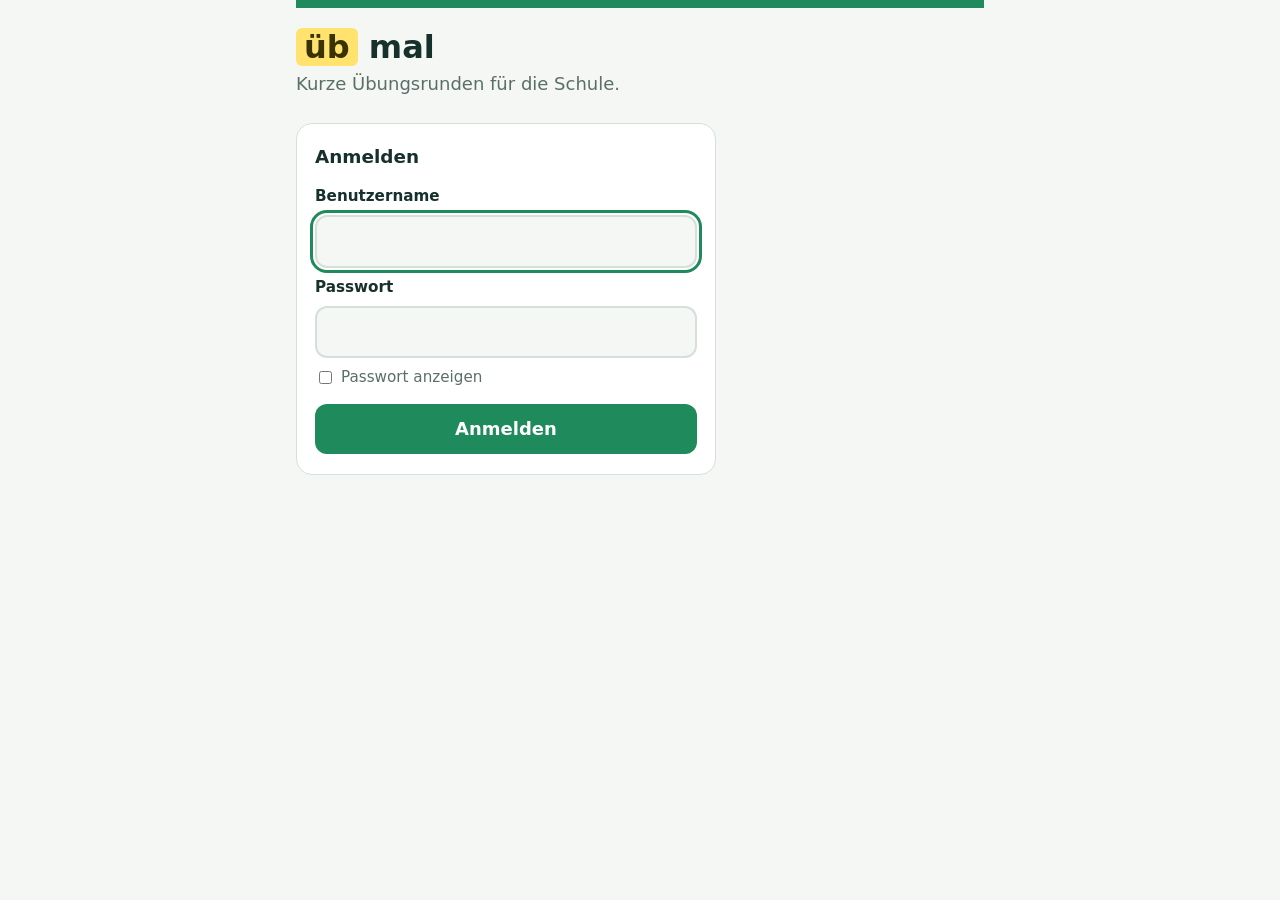
==== commit 5d44b4eb: "Add files via upload" ====
--- a/englisch/index.html
+++ b/englisch/index.html
@@ -5,6 +5,10 @@
 <meta name="viewport" content="width=device-width, initial-scale=1">
 <title>Englisch-Schulaufgabe Unit 1</title>
 <meta name="robots" content="noindex,nofollow">
+<script src="../lib/supabase.js"></script>
+<script src="../config.js"></script>
+<script src="../konto.js"></script>
+<script>if(window.Uebmal)Uebmal.schuetze("englisch-sa1");</script>
 <style>
 /* Layout: eine Spalte wie ein Übungsheft; grüne Linie oben, gelber Textmarker für Lücken */
 :root{
@@ -581,6 +585,7 @@
   t.addEventListener("click",fn);return t;
 }
 function home(){
+  meldeRunde(false);
   stopSpeak();
   app.textContent="";
   var groups=[["Grammar","Grammar – G1 bis G7"],["Writing","Writing und Mediation"],["Text","Text Comprehension"],["Listening","Listening Comprehension"]];
@@ -628,9 +633,17 @@
 function startNumbers(){
   run({id:"num",title:"Numbers 1–100",rule:"13–19 enden auf <b>-teen</b>, Zehner auf <b>-ty</b>. Zwischen Zehner und Einer steht ein Bindestrich: twenty<u>-</u>one. Achtung: <b>forty</b> (ohne u), <b>fifteen</b>, <b>fifty</b>, <b>eighteen</b> (nur ein t).",items:numberItems(),again:startNumbers});
 }
+function meldeRunde(fertig){
+  if(!S||S.gemeldet||!window.Uebmal)return;
+  if(!fertig&&S.done<1)return;
+  S.gemeldet=true;
+  try{window.Uebmal.melde({modul:S.cfg.id,titel:S.cfg.title,richtig:S.right,gesamt:fertig?S.total:S.done,dauer_s:Math.round((Date.now()-S.t0)/1000),abgeschlossen:!!fertig,fehler:S.fehler});}catch(e){}
+}
+function loesung(it){return it.t==="mc"?it.o[0]:(it.t==="in"?showAnswer(it):it.model);}
 function run(cfg){
+  meldeRunde(false);
   stopSpeak();
-  S={cfg:cfg,queue:cfg.items.map(function(i){return {item:i,retry:false};}),total:cfg.items.length,done:0,right:0,missed:[],selfCount:0};
+  S={cfg:cfg,queue:cfg.items.map(function(i){return {item:i,retry:false};}),total:cfg.items.length,done:0,right:0,missed:[],selfCount:0,t0:Date.now(),fehler:[],gemeldet:false};
   render();
 }
 function header(){
@@ -689,6 +702,9 @@
   S.queue.shift();
   if(!cur.retry){
     S.done++;
+    var frage=String(cur.item.q).replace(/___/g,"\u2026");
+    if(cur.item.t==="self")S.fehler.push({art:"text",f:frage,a:String(cur.given||"").slice(0,600),l:loesung(cur.item),ok:!!ok});
+    else if(!ok)S.fehler.push({f:frage,a:String(cur.given||"").slice(0,200),l:loesung(cur.item)});
     if(ok)S.right++;
     else{S.missed.push(cur.item);S.queue.push({item:cur.item,retry:true});}
   }else if(!ok){
@@ -704,7 +720,7 @@
     var b=el("button","opt",o);b.type="button";
     b.addEventListener("click",function(){
       Array.prototype.forEach.call(box.children,function(x){x.disabled=true;if(x.textContent===correct)x.classList.add("right");});
-      var ok=o===correct;if(!ok)b.classList.add("wrong");
+      cur.given=o;var ok=o===correct;if(!ok)b.classList.add("wrong");
       finish(cur,ok,card,{});
     });
     box.appendChild(b);
@@ -725,7 +741,7 @@
     if(!input.value.trim()){input.focus();return;}
     if(input.disabled)return;
     input.disabled=true;b.disabled=true;b.hidden=true;
-    var ok=isRight(item,input.value);
+    cur.given=input.value;var ok=isRight(item,input.value);
     finish(cur,ok,card,{solution:showAnswer(item),override:true,always:true});
   });
   card.appendChild(form);
@@ -740,7 +756,7 @@
   var show=el("button","btn","Musterlösung zeigen");show.type="button";
   nx.appendChild(show);card.appendChild(nx);
   show.addEventListener("click",function(){
-    show.hidden=true;
+    show.hidden=true;cur.given=ta.value;ta.readOnly=true;
     var fb=el("div","fb ok");
     fb.appendChild(el("b","big","So könnte es aussehen:"));
     fb.appendChild(el("span","sol",item.model));
@@ -755,6 +771,7 @@
   });
 }
 function result(){
+  meldeRunde(true);
   var cfg=S.cfg, pct=Math.round(100*S.right/S.total);
   if(store.best[cfg.id]==null||pct>store.best[cfg.id]){store.best[cfg.id]=pct;save();}
   var c=el("div","card result");
